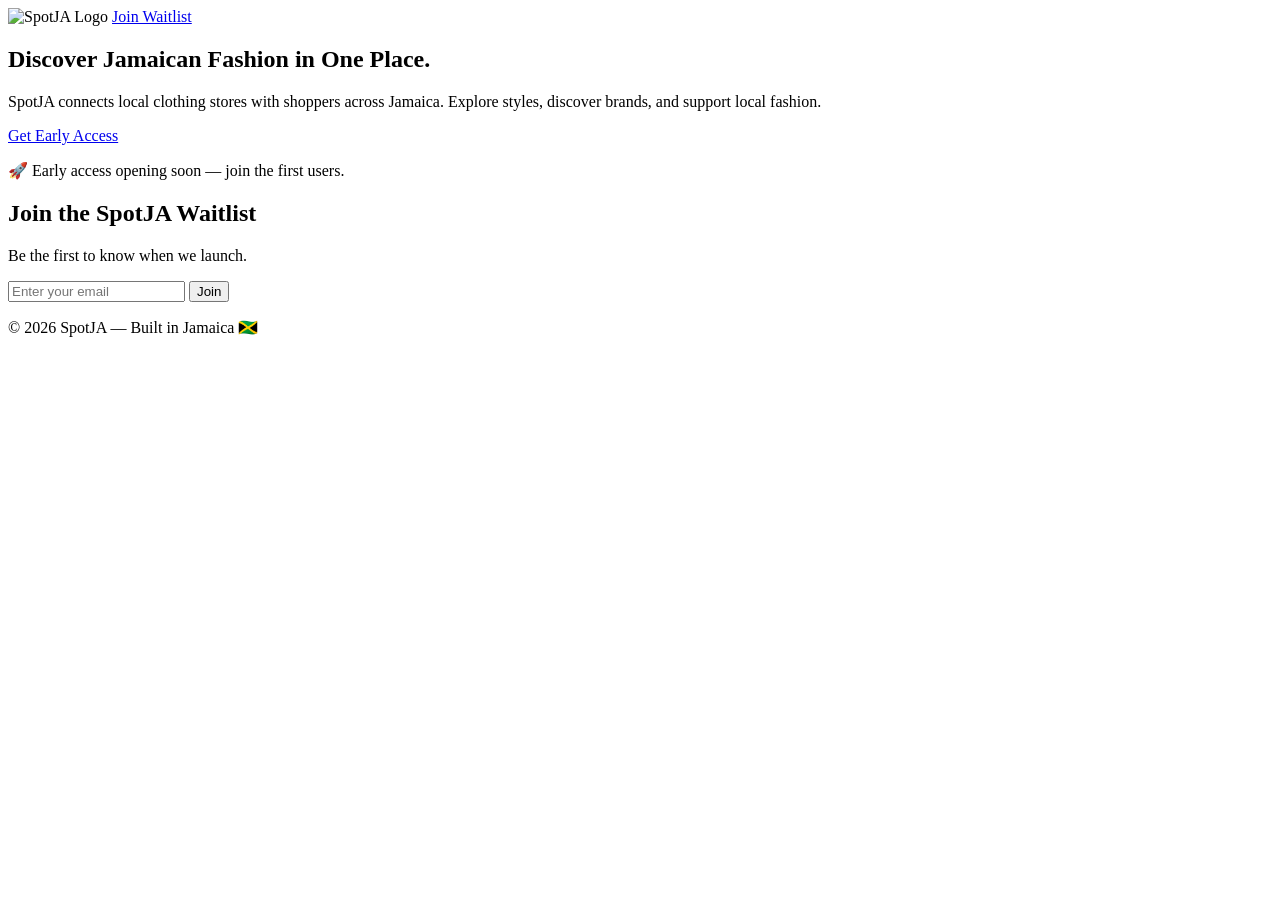
==== index.html @ fc613047 "Rename landing-page/index.html to index.html" ====
<!DOCTYPE html>
<html lang="en">
<head>
  <meta charset="UTF-8">
  <meta name="viewport" content="width=device-width, initial-scale=1.0">
  <title>SpotJA - Jamaican Fashion Marketplace</title>
  <link rel="stylesheet" href="./styles.css">
</head>

<body>

  <!-- NAV -->
  <nav>
    <img src="./SpotJA-logo.png" class="logo" alt="SpotJA Logo">
    <a href="#waitlist" class="btn">Join Waitlist</a>
  </nav>

  <!-- HERO SECTION -->
  <section class="hero">

  <div class="hero-card">
    <h1>Discover Jamaican Fashion in One Place.</h1>

    <p>
      SpotJA connects local clothing stores with shoppers across Jamaica.
      Explore styles, discover brands, and support local fashion.
    </p>

    <a href="#waitlist" class="cta">Get Early Access</a>

    <p class="micro-trust">🚀 Early access opening soon — join the first users.</p>
  </div>

</section>

  <!-- WAITLIST -->
  <section id="waitlist" class="waitlist">
    <h2>Join the SpotJA Waitlist</h2>
    <p>Be the first to know when we launch.</p>

    <form action="https://formspree.io/f/xbdapryr" method="POST">

  <input type="email" name="email" placeholder="Enter your email" required>

  <button type="submit">Join</button>

</form>

  <!-- FOOTER -->
  <footer>
    <p>© 2026 SpotJA — Built in Jamaica 🇯🇲</p>
  </footer>

</body>
</html>
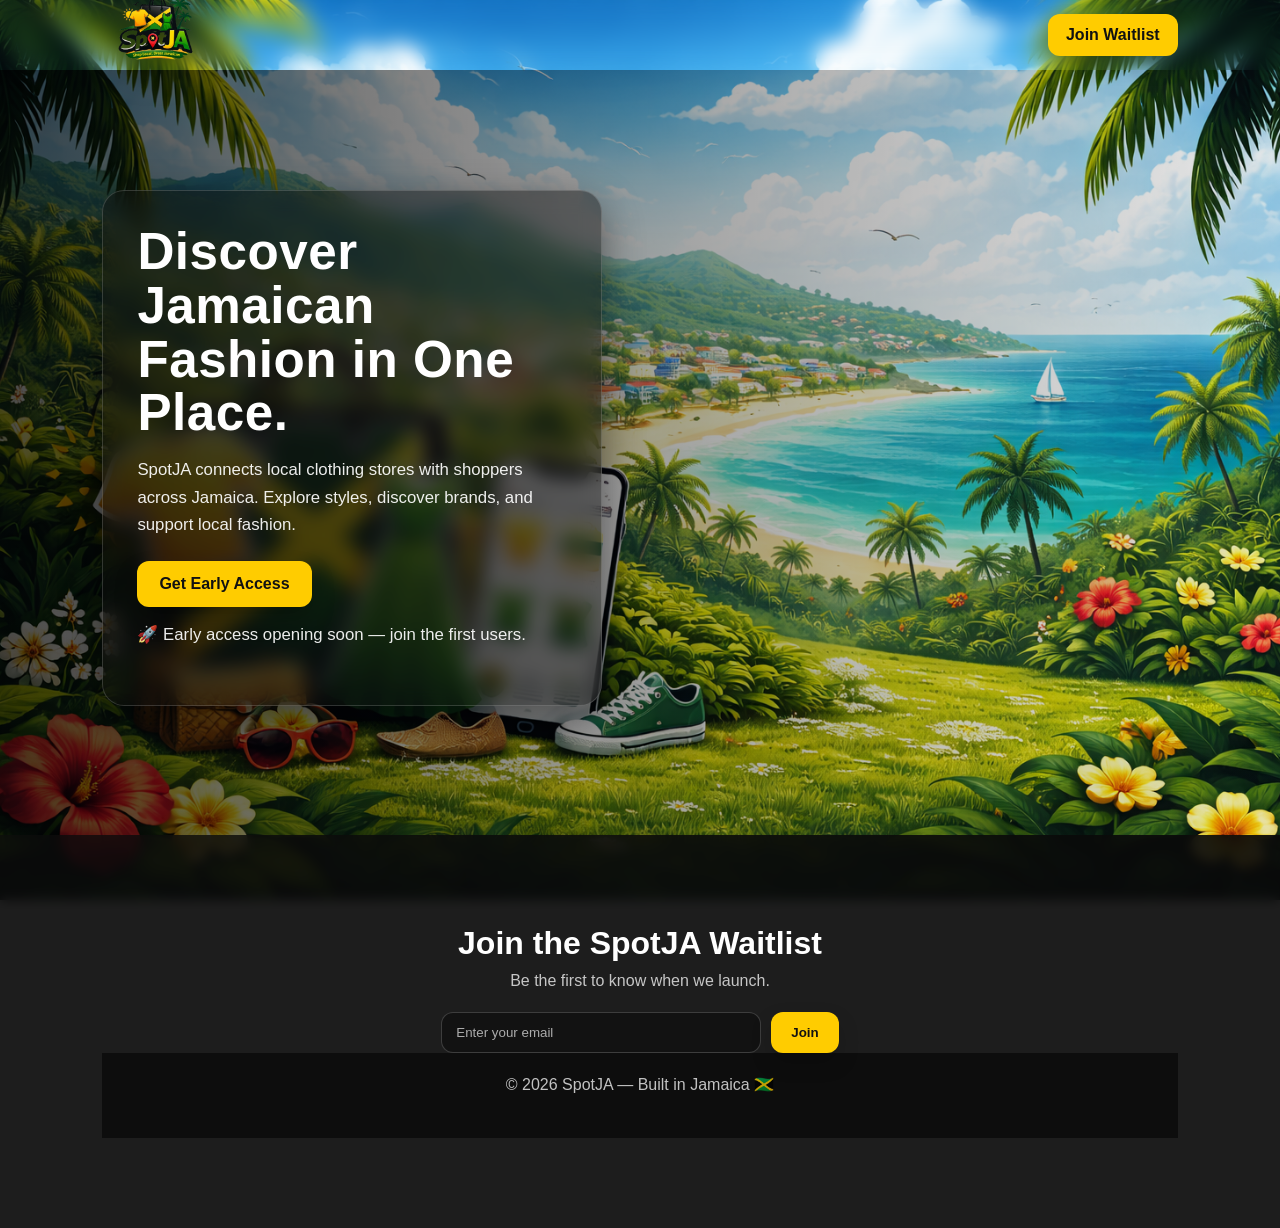
==== commit a4ce1ef9: "Integrate Google Analytics tracking script Added Google Analytics tracking code to index.html." ====
--- a/index.html
+++ b/index.html
@@ -1,6 +1,16 @@
 <!DOCTYPE html>
 <html lang="en">
 <head>
+  <!-- Google tag (gtag.js) -->
+<script async src="https://www.googletagmanager.com/gtag/js?id=G-9B6VGW3N8W"></script>
+<script>
+  window.dataLayer = window.dataLayer || [];
+  function gtag(){dataLayer.push(arguments);}
+  gtag('js', new Date());
+
+  gtag('config', 'G-9B6VGW3N8W');
+</script>
+
   <meta charset="UTF-8">
   <meta name="viewport" content="width=device-width, initial-scale=1.0">
   <title>SpotJA - Jamaican Fashion Marketplace</title>
--- a/styles.css
+++ b/styles.css
@@ -0,0 +1,268 @@
+/* RESET */
+*{
+  margin: 0;
+  padding: 0;
+  box-sizing: border-box;
+  font-family: Arial, sans-serif;
+}
+
+body{
+  color: white;
+  background: url("bg.jpg") center/cover no-repeat fixed;
+}
+
+/* NAV */
+nav{
+  position: relative;
+  z-index: 2;
+
+  display: flex;
+  justify-content: space-between;
+  align-items: center;
+  height: 70px;
+  padding: 20px 8%;
+  backdrop-filter: blur(10px);
+  -webkit-backdrop-filter: blur(10px);
+}
+
+.logo{
+  
+  height: 110px;
+  width: auto;
+  filter: drop-shadow(0 8px 18px rgba(0,0,0,0.45));
+
+}
+
+.btn{
+  background: #ffcc00;
+  color: #111;
+  padding: 12px 18px;
+  border-radius: 12px;
+
+  text-decoration: none;
+  font-weight: 800;
+
+  box-shadow: 0 10px 20px rgba(0,0,0,0.22);
+  transition: transform 0.18s ease, opacity 0.18s ease;
+}
+
+.btn:hover{
+  transform: translateY(-1px);
+  opacity: 0.95;
+}
+
+/* HERO */
+
+.hero{
+  position: relative;
+
+  min-height: 85vh;
+  padding: 120px 8% 80px;
+
+  display: flex;
+  align-items: flex-start;
+}
+
+/* dark gradient for readability */
+.hero::before{
+  content: "";
+  position: absolute;
+  inset: 0;
+
+  background: linear-gradient(
+    90deg,
+    rgba(0,0,0,0.70) 0%,
+    rgba(0,0,0,0.40) 45%,
+    rgba(0,0,0,0.08) 100%
+  );
+
+  pointer-events: none;
+}
+
+.hero > *{
+  position: relative;
+  z-index: 1;
+}
+
+/* GLASS CARD */
+.hero-card{
+  max-width: 500px;
+  padding: 34px;
+
+  border-radius: 22px;
+  background: rgba(15,15,15,0.45);
+  border: 1px solid rgba(255,255,255,0.16);
+
+  backdrop-filter: blur(10px);
+  -webkit-backdrop-filter: blur(10px);
+
+  box-shadow: 0 14px 40px rgba(0,0,0,0.45);
+
+  animation: enter 600ms ease-out both;
+}
+
+/* TITLE */
+.hero-card h1{
+  font-size: 3.2rem;
+  line-height: 1.05;
+  letter-spacing: 0.5px;
+  margin-bottom: 16px;
+  color: #fff;
+}
+
+/* PARAGRAPH */
+.hero-card p{
+  font-size: 1.05rem;
+  line-height: 1.65;
+  color: rgba(255,255,255,0.92);
+  margin-bottom: 22px;
+}
+
+/* BUTTON */
+.cta{
+  display: inline-block;
+
+  background: #ffcc00;
+  color: #111;
+
+  padding: 14px 22px;
+  border-radius: 12px;
+
+  text-decoration: none;
+  font-weight: 900;
+
+  box-shadow: 0 12px 22px rgba(0,0,0,0.25);
+  transition: transform 0.18s ease, opacity 0.18s ease;
+}
+
+.cta:hover{
+  transform: translateY(-1px);
+  opacity: 0.96;
+}
+
+/* TRUST LINE (IMPORTANT) */
+.micro-trust{
+  margin-top: 14px;
+  font-size: 0.9rem;
+  color: rgba(255,255,255,0.75);
+}
+
+/* ENTRY ANIMATION */
+@keyframes enter{
+  from{
+    opacity: 0;
+    transform: translateY(12px);
+  }
+  to{
+    opacity: 1;
+    transform: translateY(0);
+  }
+}
+
+/* Optional mockup area */
+.hero-image img{
+  width: 340px;
+  max-width: 40vw;
+  border-radius: 22px;
+  box-shadow: 0 18px 45px rgba(0,0,0,0.45);
+}
+
+/* WAITLIST */
+.waitlist{
+  text-align: center;
+  padding: 90px 8%;
+  background: rgba(10,10,10,0.92);
+  backdrop-filter: blur(6px);
+  -webkit-backdrop-filter: blur(6px);
+}
+
+.waitlist h2{
+  font-size: 2rem;
+  margin-bottom: 10px;
+}
+
+.waitlist p{
+  color: rgba(255,255,255,0.75);
+  margin-bottom: 22px;
+}
+
+form{
+  display: flex;
+  justify-content: center;
+  gap: 10px;
+  flex-wrap: wrap;
+}
+
+input{
+  padding: 12px 14px;
+  width: min(320px, 90vw);
+
+  border: 1px solid rgba(255,255,255,0.18);
+  border-radius: 12px;
+
+  background: rgba(0,0,0,0.35);
+  color: white;
+  outline: none;
+}
+
+input::placeholder{
+  color: rgba(255,255,255,0.65);
+}
+
+button{
+  padding: 12px 20px;
+  border: none;
+  border-radius: 12px;
+
+  background: #ffcc00;
+  color: #111;
+
+  font-weight: 900;
+  cursor: pointer;
+
+  box-shadow: 0 10px 20px rgba(0,0,0,0.22);
+  transition: transform 0.18s ease, opacity 0.18s ease;
+}
+
+button:hover{
+  transform: translateY(-1px);
+  opacity: 0.96;
+}
+
+/* FOOTER */
+footer{
+  text-align: center;
+  padding: 22px;
+  color: rgba(255,255,255,0.65);
+  background: rgba(0,0,0,0.55);
+}
+
+/* MOBILE */
+@media (max-width: 900px){
+  .hero{
+    flex-direction: column;
+    align-items: flex-start;
+    padding: 70px 7%;
+  }
+
+  .hero-card{
+    width: 100%;
+    max-width: 680px;
+  }
+
+  .hero-card h1{
+  font-size: 3.4rem;
+  line-height: 1.05;
+  letter-spacing: 0.5px;
+  margin-bottom: 16px;
+}
+
+  .hero-image img{
+    width: min(360px, 92vw);
+    max-width: 92vw;
+  }
+
+  .logo{
+    height: 72px;
+  }
+}
